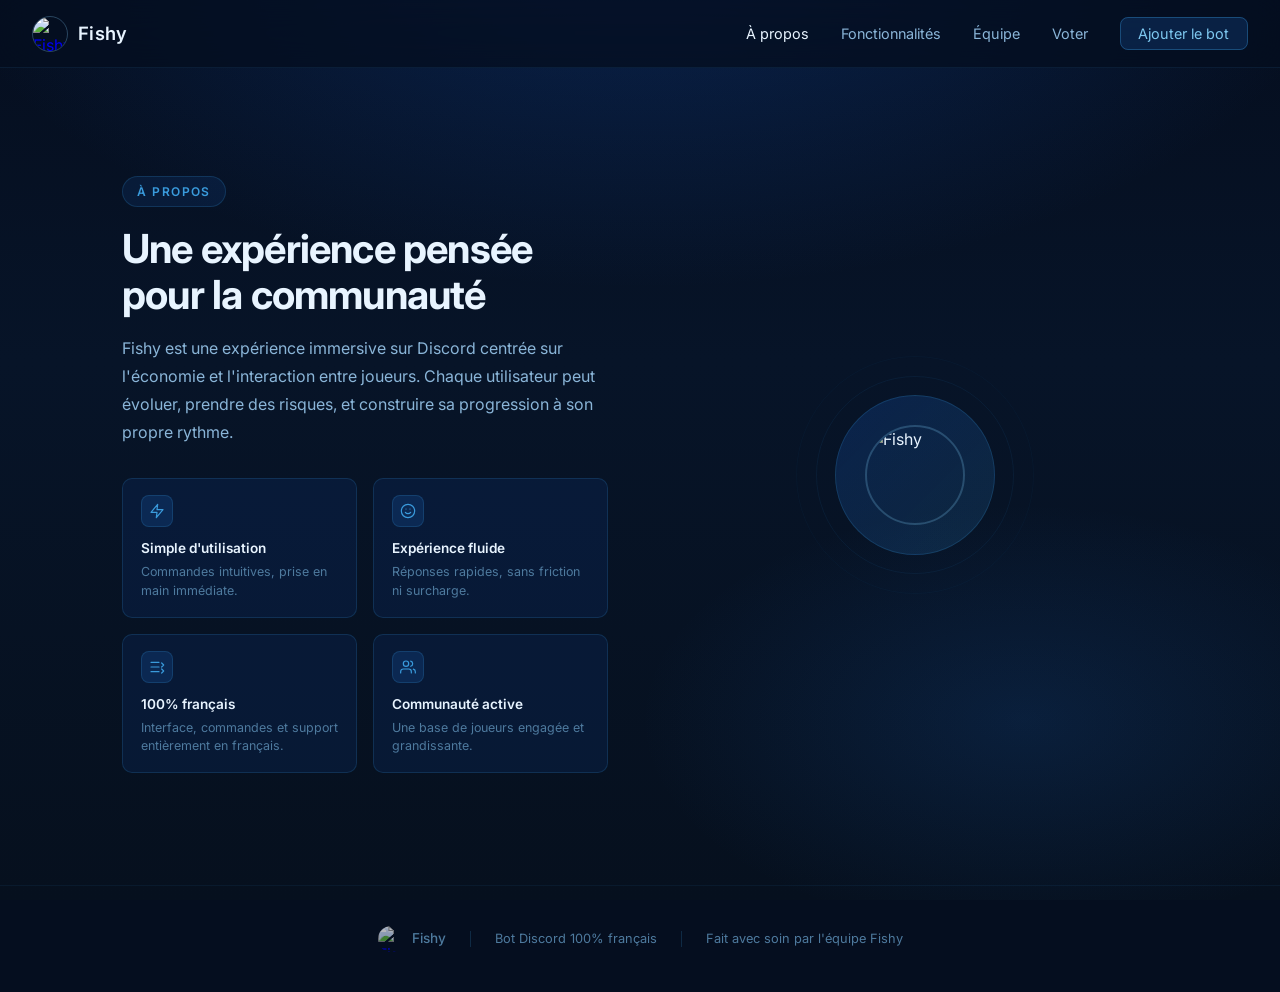
==== fishysite_off/about.html @ b242c3e1 "Add files via upload" ====
<!DOCTYPE html>
<html lang="fr">
<head>
<meta charset="UTF-8">
<meta name="viewport" content="width=device-width, initial-scale=1.0">
<title>Fishy — À propos</title>
<link href="https://fonts.googleapis.com/css2?family=Inter:wght@300;400;500;600;700&display=swap" rel="stylesheet">
<link rel="stylesheet" href="css/base.css">
<link rel="stylesheet" href="css/nav.css">
<link rel="stylesheet" href="css/sections.css">
<link rel="stylesheet" href="css/cards.css">
<link rel="stylesheet" href="css/footer.css">
<link rel="stylesheet" href="css/animations.css">
<link rel="stylesheet" href="css/responsive.css">
<link rel="stylesheet" href="css/commande.css">

<style>
  .page-hero {
    padding-top: 10rem;
    padding-bottom: 2rem;
    text-align: center;
    max-width: 1100px;
    margin: 0 auto;
    padding-left: 2rem;
    padding-right: 2rem;
  }
</style>
</head>
<body>

<!-- NAV -->
<nav>
  <a class="nav-logo" href="index.html">
    <img src="https://images-ext-1.discordapp.net/external/UDsJ71y6RsFQPj1F53ec9-yy4SK5QGPjzCnW01T4tXg/%3Fsize%3D128/https/cdn.discordapp.com/icons/1484938313650671717/781062c83422a091a4f66b44c94dc41a.webp?format=webp" alt="Fishy Logo">
    <span>Fishy</span>
  </a>
  <ul class="nav-links">
    <li><a href="about.html" class="active">À propos</a></li>
    <li><a href="features.html">Fonctionnalités</a></li>
    <li><a href="team.html">Équipe</a></li>
    <li><a href="https://top.gg/bot/1486096529247965204/vote">Voter</a></li>
    <li><a href="https://discord.com/oauth2/authorize?client_id=1486096529247965204&permissions=8&integration_type=0&scope=applications.commands+bot" class="nav-cta">Ajouter le bot</a></li>
  </ul>
</nav>

<!-- ABOUT -->
<section id="about">
  <div class="about-grid">
    <div>
      <span class="section-tag fade-in">À propos</span>
      <h2 class="section-title fade-in">Une expérience pensée pour la communauté</h2>
      <p class="section-desc fade-in">
        Fishy est une expérience immersive sur Discord centrée sur l'économie et l'interaction entre joueurs. Chaque utilisateur peut évoluer, prendre des risques, et construire sa progression à son propre rythme.
      </p>
      <div class="about-pillars fade-in">
        <div class="pillar">
          <div class="pillar-icon">
            <svg viewBox="0 0 24 24" fill="none" stroke="currentColor" stroke-width="1.8" stroke-linecap="round" stroke-linejoin="round"><path d="M13 2L3 14h9l-1 8 10-12h-9l1-8z"/></svg>
          </div>
          <h4>Simple d'utilisation</h4>
          <p>Commandes intuitives, prise en main immédiate.</p>
        </div>
        <div class="pillar">
          <div class="pillar-icon">
            <svg viewBox="0 0 24 24" fill="none" stroke="currentColor" stroke-width="1.8" stroke-linecap="round" stroke-linejoin="round"><circle cx="12" cy="12" r="10"/><path d="M8 14s1.5 2 4 2 4-2 4-2M9 9h.01M15 9h.01"/></svg>
          </div>
          <h4>Expérience fluide</h4>
          <p>Réponses rapides, sans friction ni surcharge.</p>
        </div>
        <div class="pillar">
          <div class="pillar-icon">
            <svg viewBox="0 0 24 24" fill="none" stroke="currentColor" stroke-width="1.8" stroke-linecap="round" stroke-linejoin="round"><path d="M3 5h12M3 12h12M3 19h12M19 12l3-3-3-3M19 15l3 3-3 3"/></svg>
          </div>
          <h4>100% français</h4>
          <p>Interface, commandes et support entièrement en français.</p>
        </div>
        <div class="pillar">
          <div class="pillar-icon">
            <svg viewBox="0 0 24 24" fill="none" stroke="currentColor" stroke-width="1.8" stroke-linecap="round" stroke-linejoin="round"><path d="M17 21v-2a4 4 0 00-4-4H5a4 4 0 00-4 4v2"/><circle cx="9" cy="7" r="4"/><path d="M23 21v-2a4 4 0 00-3-3.87M16 3.13a4 4 0 010 7.75"/></svg>
          </div>
          <h4>Communauté active</h4>
          <p>Une base de joueurs engagée et grandissante.</p>
        </div>
      </div>
    </div>
    <div class="about-visual fade-in">
      <div class="about-logo-wrap">
        <img
          src="https://images-ext-1.discordapp.net/external/UDsJ71y6RsFQPj1F53ec9-yy4SK5QGPjzCnW01T4tXg/%3Fsize%3D128/https/cdn.discordapp.com/icons/1484938313650671717/781062c83422a091a4f66b44c94dc41a.webp?format=webp"
          alt="Fishy"
        >
      </div>
    </div>
  </div>
</section>

<!-- FOOTER -->
<footer>
  <a class="footer-logo" href="index.html">
    <img src="https://images-ext-1.discordapp.net/external/UDsJ71y6RsFQPj1F53ec9-yy4SK5QGPjzCnW01T4tXg/%3Fsize%3D128/https/cdn.discordapp.com/icons/1484938313650671717/781062c83422a091a4f66b44c94dc41a.webp?format=webp" alt="Fishy">
    <span>Fishy</span>
  </a>
  <div class="footer-divider"></div>
  <p>Bot Discord 100% français</p>
  <div class="footer-divider"></div>
  <p>Fait avec soin par l'équipe Fishy</p>
</footer>

<script src="js/animations.js"></script>
<script src="js/nav.js"></script>
</body>
</html>
---- fishysite_off/css/base.css ----
/* =============================================
   base.css — Variables, reset, global styles
   ============================================= */

*, *::before, *::after {
  box-sizing: border-box;
  margin: 0;
  padding: 0;
}

:root {
  --navy:          #050e1f;
  --deep:          #071428;
  --mid:           #0a1e40;
  --blue-1:        #0d2a5c;
  --blue-2:        #1148a0;
  --blue-3:        #1e6fd4;
  --blue-4:        #3a9bdc;
  --blue-5:        #7ec8f0;
  --blue-6:        #b8e4fa;

  --text-primary:  #e8f4ff;
  --text-secondary:#8ab5d8;
  --text-muted:    #4e7a9e;

  --card-bg:       rgba(13, 42, 92, 0.35);
  --card-border:   rgba(58, 155, 220, 0.18);
  --card-hover:    rgba(13, 42, 92, 0.6);

  --radius:        16px;
  --radius-sm:     10px;
}

html {
  scroll-behavior: smooth;
}

body {
  font-family: 'Inter', sans-serif;
  background: var(--navy);
  color: var(--text-primary);
  line-height: 1.6;
  overflow-x: hidden;
}

/* Background ambient gradient */
body::before {
  content: '';
  position: fixed;
  inset: 0;
  background:
    radial-gradient(ellipse 80% 60% at 50% -10%, rgba(17, 72, 160, 0.4) 0%, transparent 70%),
    radial-gradient(ellipse 50% 40% at 80% 80%, rgba(30, 111, 212, 0.15) 0%, transparent 60%),
    linear-gradient(180deg, #050e1f 0%, #071428 40%, #06101e 100%);
  z-index: -1;
}

/* Section base */
section {
  max-width: 1100px;
  margin: 0 auto;
  padding: 7rem 2rem;
}

/* Divider */
.section-divider {
  max-width: 1100px;
  margin: 0 auto;
  height: 1px;
  background: linear-gradient(90deg, transparent, rgba(58, 155, 220, 0.15), transparent);
}

/* Section tags */
.section-tag {
  display: inline-block;
  font-size: 0.75rem;
  font-weight: 600;
  letter-spacing: 0.12em;
  text-transform: uppercase;
  color: var(--blue-4);
  background: rgba(30, 111, 212, 0.12);
  border: 1px solid rgba(58, 155, 220, 0.2);
  padding: 0.3rem 0.9rem;
  border-radius: 999px;
  margin-bottom: 1.2rem;
}

.section-title {
  font-size: clamp(1.8rem, 4vw, 2.5rem);
  font-weight: 700;
  letter-spacing: -0.02em;
  color: var(--text-primary);
  margin-bottom: 1rem;
  line-height: 1.15;
}

.section-desc {
  font-size: 1rem;
  color: var(--text-secondary);
  max-width: 580px;
  line-height: 1.75;
}

/* Buttons */
.btn-primary {
  display: inline-flex;
  align-items: center;
  gap: 8px;
  padding: 0.75rem 1.8rem;
  background: linear-gradient(135deg, #1148a0, #1e6fd4);
  color: #fff;
  text-decoration: none;
  font-weight: 500;
  font-size: 0.95rem;
  border-radius: var(--radius-sm);
  border: 1px solid rgba(126, 200, 240, 0.2);
  transition: all 0.25s;
  letter-spacing: 0.01em;
}

.btn-primary:hover {
  background: linear-gradient(135deg, #1e6fd4, #3a9bdc);
  transform: translateY(-2px);
  box-shadow: 0 8px 25px rgba(30, 111, 212, 0.35);
}

.btn-secondary {
  display: inline-flex;
  align-items: center;
  gap: 8px;
  padding: 0.75rem 1.8rem;
  background: rgba(13, 42, 92, 0.4);
  color: var(--blue-5);
  text-decoration: none;
  font-weight: 500;
  font-size: 0.95rem;
  border-radius: var(--radius-sm);
  border: 1px solid rgba(58, 155, 220, 0.3);
  transition: all 0.25s;
  letter-spacing: 0.01em;
}

.btn-secondary:hover {
  background: rgba(13, 42, 92, 0.65);
  border-color: rgba(126, 200, 240, 0.5);
  color: #fff;
  transform: translateY(-2px);
}
---- fishysite_off/css/nav.css ----
/* =============================================
   nav.css — Navigation bar styles
   ============================================= */

nav {
  position: fixed;
  top: 0;
  left: 0;
  right: 0;
  z-index: 100;
  padding: 0 2rem;
  height: 68px;
  display: flex;
  align-items: center;
  justify-content: space-between;
  background: rgba(5, 14, 31, 0.75);
  backdrop-filter: blur(20px);
  border-bottom: 1px solid rgba(58, 155, 220, 0.1);
}

.nav-logo {
  display: flex;
  align-items: center;
  gap: 10px;
  text-decoration: none;
}

.nav-logo img {
  width: 36px;
  height: 36px;
  border-radius: 50%;
  border: 1.5px solid rgba(126, 200, 240, 0.3);
}

.nav-logo span {
  font-size: 1.15rem;
  font-weight: 600;
  color: var(--text-primary);
  letter-spacing: 0.02em;
}

.nav-links {
  display: flex;
  align-items: center;
  gap: 2rem;
  list-style: none;
}

.nav-links a {
  color: var(--text-secondary);
  text-decoration: none;
  font-size: 0.9rem;
  font-weight: 400;
  transition: color 0.2s;
}

.nav-links a:hover,
.nav-links a.active {
  color: var(--text-primary);
}

.nav-cta {
  background: rgba(30, 111, 212, 0.2);
  border: 1px solid rgba(58, 155, 220, 0.35);
  color: var(--blue-5) !important;
  padding: 0.45rem 1.1rem;
  border-radius: 8px;
  transition: all 0.2s !important;
}

.nav-cta:hover {
  background: rgba(30, 111, 212, 0.35) !important;
  border-color: rgba(126, 200, 240, 0.5) !important;
  color: #fff !important;
}
---- fishysite_off/css/sections.css ----
/* =============================================
   sections.css — About, Features, Vote, CTA
   ============================================= */

/* ---- About ---- */
.about-grid {
  display: grid;
  grid-template-columns: 1fr 1fr;
  gap: 4rem;
  align-items: center;
  margin-top: 4rem;
}

.about-visual {
  position: relative;
  display: flex;
  align-items: center;
  justify-content: center;
}

.about-logo-wrap {
  width: 160px;
  height: 160px;
  border-radius: 50%;
  background: linear-gradient(135deg, rgba(17, 72, 160, 0.3), rgba(58, 155, 220, 0.15));
  border: 1px solid rgba(58, 155, 220, 0.2);
  display: flex;
  align-items: center;
  justify-content: center;
  position: relative;
}

.about-logo-wrap::before {
  content: '';
  position: absolute;
  inset: -20px;
  border-radius: 50%;
  border: 1px solid rgba(58, 155, 220, 0.08);
}

.about-logo-wrap::after {
  content: '';
  position: absolute;
  inset: -40px;
  border-radius: 50%;
  border: 1px solid rgba(58, 155, 220, 0.04);
}

.about-logo-wrap img {
  width: 100px;
  height: 100px;
  border-radius: 50%;
  border: 2px solid rgba(126, 200, 240, 0.25);
}

/* About pillars */
.about-pillars {
  display: grid;
  grid-template-columns: 1fr 1fr;
  gap: 1rem;
  margin-top: 2rem;
}

/* ---- Features ---- */
.features-section {
  padding-top: 0;
}

.features-header {
  text-align: center;
  margin-bottom: 3.5rem;
}

.features-grid {
  display: grid;
  grid-template-columns: repeat(3, 1fr);
  gap: 1.25rem;
}

/* ---- Vote ---- */
.vote-section {
  padding-top: 0;
}

.vote-card {
  background: var(--card-bg);
  border: 1px solid var(--card-border);
  border-radius: var(--radius);
  padding: 3rem;
  display: flex;
  align-items: center;
  justify-content: space-between;
  gap: 2rem;
  flex-wrap: wrap;
}

.vote-text h2 {
  font-size: 1.5rem;
  font-weight: 700;
  color: var(--text-primary);
  margin-bottom: 0.6rem;
  letter-spacing: -0.02em;
}

.vote-text p {
  font-size: 0.9rem;
  color: var(--text-secondary);
  max-width: 440px;
  line-height: 1.7;
}

/* ---- CTA banner ---- */
.cta-section {
  max-width: 100%;
  padding: 0;
  background: linear-gradient(135deg, rgba(17, 72, 160, 0.25) 0%, rgba(5, 14, 31, 0) 100%);
  border-top: 1px solid rgba(58, 155, 220, 0.1);
  border-bottom: 1px solid rgba(58, 155, 220, 0.1);
  margin: 2rem 0;
}

.cta-inner {
  max-width: 1100px;
  margin: 0 auto;
  padding: 6rem 2rem;
  text-align: center;
}

.cta-inner h2 {
  font-size: clamp(2rem, 4vw, 3rem);
  font-weight: 700;
  letter-spacing: -0.02em;
  background: linear-gradient(135deg, #e8f4ff 0%, #7ec8f0 60%, #3a9bdc 100%);
  -webkit-background-clip: text;
  -webkit-text-fill-color: transparent;
  background-clip: text;
  margin-bottom: 1rem;
  line-height: 1.1;
}

.cta-inner p {
  font-size: 1rem;
  color: var(--text-secondary);
  margin-bottom: 2.5rem;
}
---- fishysite_off/css/cards.css ----
/* =============================================
   cards.css — Feature cards & pillar cards
   ============================================= */

/* ---- Pillar cards (About section) ---- */
.pillar {
  background: var(--card-bg);
  border: 1px solid var(--card-border);
  border-radius: var(--radius-sm);
  padding: 1rem 1.1rem;
  transition: all 0.25s;
}

.pillar:hover {
  background: var(--card-hover);
  border-color: rgba(58, 155, 220, 0.3);
  transform: translateY(-2px);
}

.pillar-icon {
  width: 32px;
  height: 32px;
  border-radius: 8px;
  background: rgba(30, 111, 212, 0.18);
  border: 1px solid rgba(58, 155, 220, 0.2);
  display: flex;
  align-items: center;
  justify-content: center;
  margin-bottom: 0.7rem;
}

.pillar-icon svg {
  width: 16px;
  height: 16px;
  stroke: var(--blue-4);
  fill: none;
  stroke-width: 1.8;
  stroke-linecap: round;
  stroke-linejoin: round;
}

.pillar h4 {
  font-size: 0.85rem;
  font-weight: 600;
  color: var(--text-primary);
  margin-bottom: 0.2rem;
}

.pillar p {
  font-size: 0.78rem;
  color: var(--text-muted);
  line-height: 1.5;
}

/* ---- Feature cards ---- */
.feature-card {
  background: var(--card-bg);
  border: 1px solid var(--card-border);
  border-radius: var(--radius);
  padding: 1.75rem;
  position: relative;
  overflow: hidden;
  transition: all 0.3s cubic-bezier(0.4, 0, 0.2, 1);
  cursor: default;
}

.feature-card::before {
  content: '';
  position: absolute;
  top: 0;
  left: 0;
  right: 0;
  height: 1px;
  background: linear-gradient(90deg, transparent, rgba(126, 200, 240, 0.3), transparent);
  opacity: 0;
  transition: opacity 0.3s;
}

.feature-card:hover {
  background: var(--card-hover);
  border-color: rgba(58, 155, 220, 0.35);
  transform: translateY(-4px);
  box-shadow: 0 12px 40px rgba(17, 72, 160, 0.2);
}

.feature-card:hover::before {
  opacity: 1;
}

/* Highlighted feature card variant */
.feature-card--highlight {
  background: linear-gradient(135deg, rgba(13, 42, 92, 0.5), rgba(30, 111, 212, 0.15));
  border-color: rgba(58, 155, 220, 0.25);
}

.feature-icon {
  width: 44px;
  height: 44px;
  border-radius: 12px;
  background: linear-gradient(135deg, rgba(17, 72, 160, 0.4), rgba(30, 111, 212, 0.2));
  border: 1px solid rgba(58, 155, 220, 0.25);
  display: flex;
  align-items: center;
  justify-content: center;
  margin-bottom: 1.1rem;
}

.feature-icon svg {
  width: 20px;
  height: 20px;
  stroke: var(--blue-5);
}

/* Highlighted icon variant */
.feature-icon--highlight {
  background: linear-gradient(135deg, rgba(30, 111, 212, 0.5), rgba(58, 155, 220, 0.3));
}

.feature-card h3 {
  font-size: 1rem;
  font-weight: 600;
  color: var(--text-primary);
  margin-bottom: 0.55rem;
  letter-spacing: -0.01em;
}

.feature-card p {
  font-size: 0.875rem;
  color: var(--text-secondary);
  line-height: 1.65;
}
---- fishysite_off/css/footer.css ----
/* =============================================
   footer.css — Footer styles
   ============================================= */

footer {
  border-top: 1px solid rgba(58, 155, 220, 0.08);
  padding: 2.5rem 2rem;
  text-align: center;
  display: flex;
  align-items: center;
  justify-content: center;
  gap: 1.5rem;
  flex-wrap: wrap;
}

.footer-logo {
  display: flex;
  align-items: center;
  gap: 8px;
  text-decoration: none;
}

.footer-logo img {
  width: 26px;
  height: 26px;
  border-radius: 50%;
  opacity: 0.7;
}

.footer-logo span {
  font-size: 0.85rem;
  font-weight: 500;
  color: var(--text-muted);
}

.footer-divider {
  width: 1px;
  height: 16px;
  background: rgba(58, 155, 220, 0.2);
}

footer p {
  font-size: 0.8rem;
  color: var(--text-muted);
}
---- fishysite_off/css/animations.css ----
/* =============================================
   animations.css — Fade-in & transition classes
   ============================================= */

.fade-in {
  opacity: 0;
  transform: translateY(24px);
  transition: opacity 0.6s ease, transform 0.6s ease;
}

.fade-in.visible {
  opacity: 1;
  transform: translateY(0);
}

.fade-in-delay-1 { transition-delay: 0.1s; }
.fade-in-delay-2 { transition-delay: 0.2s; }
.fade-in-delay-3 { transition-delay: 0.3s; }
---- fishysite_off/css/commande.css ----
/* =============================================
   commande.css — Commands page styles
   ============================================= */

/* ---- Page Hero ---- */
.page-hero {
  padding: 10rem 2rem 3rem;
  text-align: center;
  max-width: 1100px;
  margin: 0 auto;
}

.page-hero-title {
  font-size: clamp(2.5rem, 6vw, 4rem);
  font-weight: 700;
  letter-spacing: -0.03em;
  line-height: 1.05;
  background: linear-gradient(135deg, #e8f4ff 0%, #7ec8f0 50%, #3a9bdc 100%);
  -webkit-background-clip: text;
  -webkit-text-fill-color: transparent;
  background-clip: text;
  margin-bottom: 1rem;
}

.page-hero-desc {
  font-size: 1.05rem;
  color: var(--text-secondary);
  max-width: 520px;
  margin: 0 auto;
  line-height: 1.75;
}

/* ---- Wrapper ---- */
.commands-wrapper {
  max-width: 860px;
  margin: 0 auto;
  padding: 0 2rem 6rem;
}

/* ---- Filter Tabs ---- */
.cmd-tabs {
  display: flex;
  gap: 0.5rem;
  flex-wrap: wrap;
  margin-bottom: 2.5rem;
}

.cmd-tab {
  padding: 0.45rem 1.1rem;
  border-radius: 999px;
  border: 1px solid rgba(58, 155, 220, 0.2);
  background: rgba(13, 42, 92, 0.3);
  color: var(--text-secondary);
  font-size: 0.85rem;
  font-weight: 500;
  font-family: 'Inter', sans-serif;
  cursor: pointer;
  transition: all 0.2s;
}

.cmd-tab:hover {
  border-color: rgba(58, 155, 220, 0.4);
  color: var(--text-primary);
  background: rgba(13, 42, 92, 0.5);
}

.cmd-tab.active {
  background: rgba(30, 111, 212, 0.2);
  border-color: rgba(58, 155, 220, 0.45);
  color: var(--blue-5);
}

/* ---- Command Section ---- */
.cmd-section {
  margin-bottom: 2.5rem;
  background: rgba(13, 42, 92, 0.2);
  border: 1px solid rgba(58, 155, 220, 0.12);
  border-radius: 20px;
  overflow: hidden;
  transition: opacity 0.25s, transform 0.25s;
}

.cmd-section.hidden {
  display: none;
}

.cmd-section-header {
  display: flex;
  align-items: center;
  gap: 1.1rem;
  padding: 1.6rem 1.75rem;
  border-bottom: 1px solid rgba(58, 155, 220, 0.1);
  background: rgba(13, 42, 92, 0.3);
}

.cmd-section-icon {
  width: 44px;
  height: 44px;
  flex-shrink: 0;
  border-radius: 12px;
  background: linear-gradient(135deg, rgba(17, 72, 160, 0.4), rgba(30, 111, 212, 0.2));
  border: 1px solid rgba(58, 155, 220, 0.25);
  display: flex;
  align-items: center;
  justify-content: center;
}

.cmd-section-icon svg {
  width: 20px;
  height: 20px;
  stroke: var(--blue-5);
}

.cmd-section-title {
  font-size: 1.05rem;
  font-weight: 600;
  color: var(--text-primary);
  margin-bottom: 0.15rem;
  letter-spacing: -0.01em;
}

.cmd-section-subtitle {
  font-size: 0.82rem;
  color: var(--text-muted);
  line-height: 1.4;
}

/* ---- Command List ---- */
.cmd-list {
  padding: 0.5rem 0;
}

.cmd-item {
  display: flex;
  align-items: center;
  gap: 1rem;
  padding: 1rem 1.75rem;
  border-bottom: 1px solid rgba(58, 155, 220, 0.06);
  transition: background 0.2s;
}

.cmd-item:last-child {
  border-bottom: none;
}

.cmd-item:hover {
  background: rgba(30, 111, 212, 0.06);
}

.cmd-name {
  font-size: 0.92rem;
  font-weight: 600;
  color: var(--text-primary);
  font-family: 'Courier New', monospace;
  white-space: nowrap;
  min-width: 130px;
  background: rgba(13, 42, 92, 0.5);
  border: 1px solid rgba(58, 155, 220, 0.2);
  border-radius: 7px;
  padding: 0.3rem 0.7rem;
  letter-spacing: 0.01em;
}

.cmd-slash {
  color: var(--blue-4);
  font-weight: 700;
}

.cmd-desc {
  font-size: 0.875rem;
  color: var(--text-secondary);
  line-height: 1.55;
  flex: 1;
}

/* ---- Badges ---- */
.cmd-badge {
  font-size: 0.7rem;
  font-weight: 600;
  letter-spacing: 0.07em;
  text-transform: uppercase;
  padding: 0.2rem 0.65rem;
  border-radius: 999px;
  white-space: nowrap;
  flex-shrink: 0;
}

.badge-peche {
  background: rgba(30, 111, 212, 0.15);
  color: #7ec8f0;
  border: 1px solid rgba(30, 111, 212, 0.3);
}

.badge-social {
  background: rgba(58, 155, 220, 0.12);
  color: #b8e4fa;
  border: 1px solid rgba(58, 155, 220, 0.25);
}

.badge-economie {
  background: rgba(126, 200, 240, 0.1);
  color: #7ec8f0;
  border: 1px solid rgba(126, 200, 240, 0.2);
}

/* ---- Nav active state ---- */
.nav-active {
  color: var(--text-primary) !important;
  font-weight: 500 !important;
}

/* ---- Responsive ---- */
@media (max-width: 600px) {
  .cmd-item {
    flex-wrap: wrap;
    gap: 0.6rem;
    padding: 1rem 1.25rem;
  }

  .cmd-name {
    min-width: unset;
  }

  .cmd-section-header {
    padding: 1.25rem;
  }

  .commands-wrapper {
    padding: 0 1.25rem 4rem;
  }
}
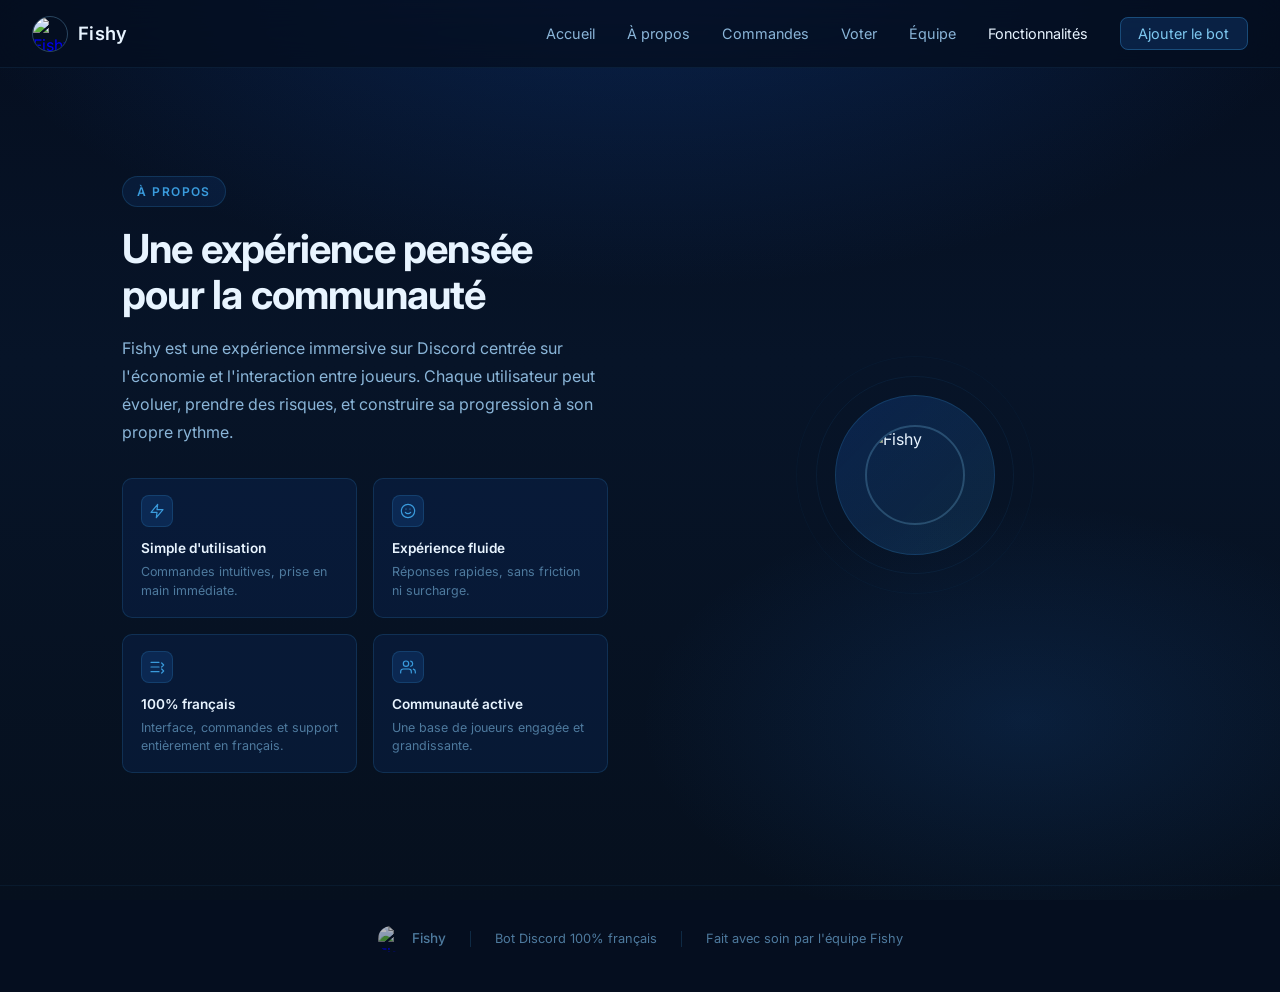
==== commit ace0056d: "Update about.html" ====
--- a/fishysite_off/about.html
+++ b/fishysite_off/about.html
@@ -5,6 +5,8 @@
 <meta name="viewport" content="width=device-width, initial-scale=1.0">
 <title>Fishy — À propos</title>
 <link href="https://fonts.googleapis.com/css2?family=Inter:wght@300;400;500;600;700&display=swap" rel="stylesheet">
+<link rel="icon" href="https://cdn.discordapp.com/icons/1484938313650671717/781062c83422a091a4f66b44c94dc41a.webp">
+
 <link rel="stylesheet" href="css/base.css">
 <link rel="stylesheet" href="css/nav.css">
 <link rel="stylesheet" href="css/sections.css">
@@ -35,10 +37,12 @@
     <span>Fishy</span>
   </a>
   <ul class="nav-links">
-    <li><a href="about.html" class="active">À propos</a></li>
-    <li><a href="features.html">Fonctionnalités</a></li>
+    <li><a href="index.html">Accueil</a></li>
+    <li><a href="about.html">À propos</a></li>
+    <li><a href="commande.html">Commandes</a></li>
+    <li><a href="https://top.gg/bot/1486096529247965204/vote">Voter</a></li>
     <li><a href="team.html">Équipe</a></li>
-    <li><a href="https://top.gg/bot/1486096529247965204/vote">Voter</a></li>
+    <li><a href="features.html" class="active">Fonctionnalités</a></li>
     <li><a href="https://discord.com/oauth2/authorize?client_id=1486096529247965204&permissions=8&integration_type=0&scope=applications.commands+bot" class="nav-cta">Ajouter le bot</a></li>
   </ul>
 </nav>
